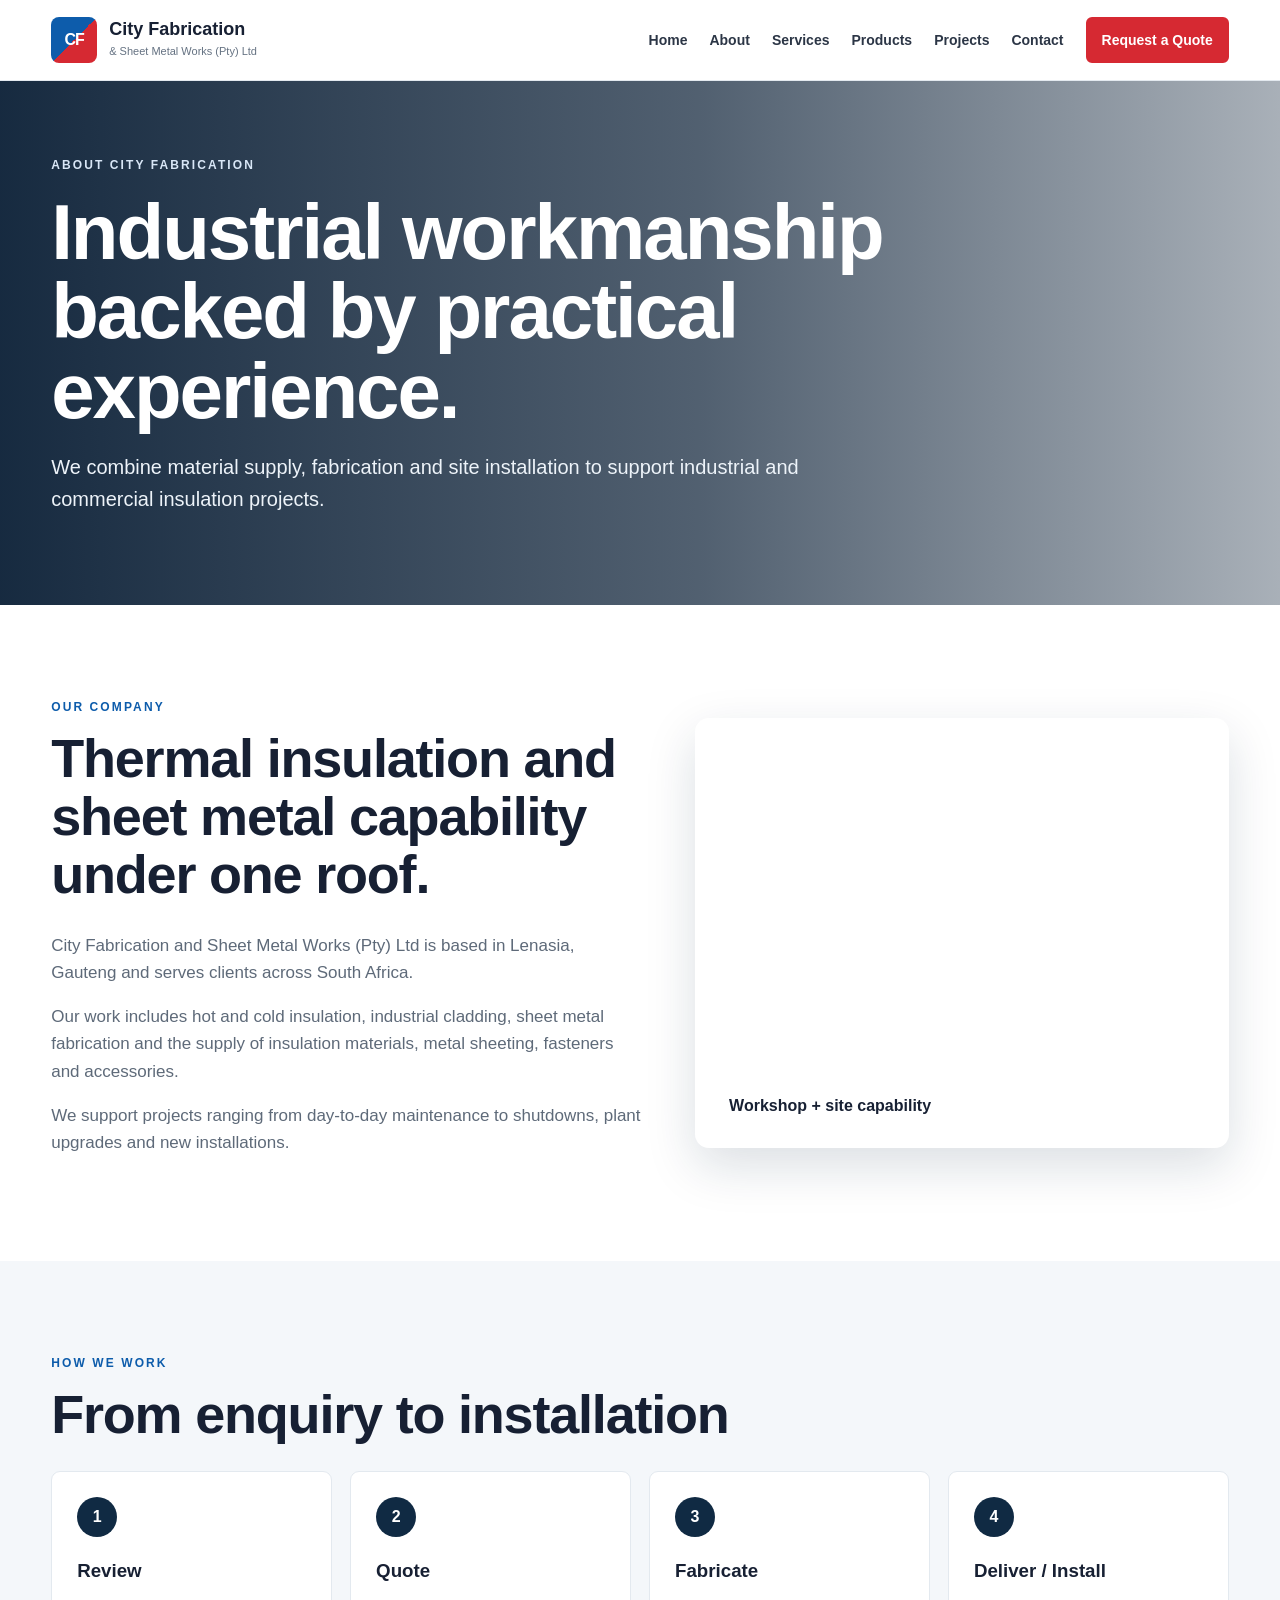
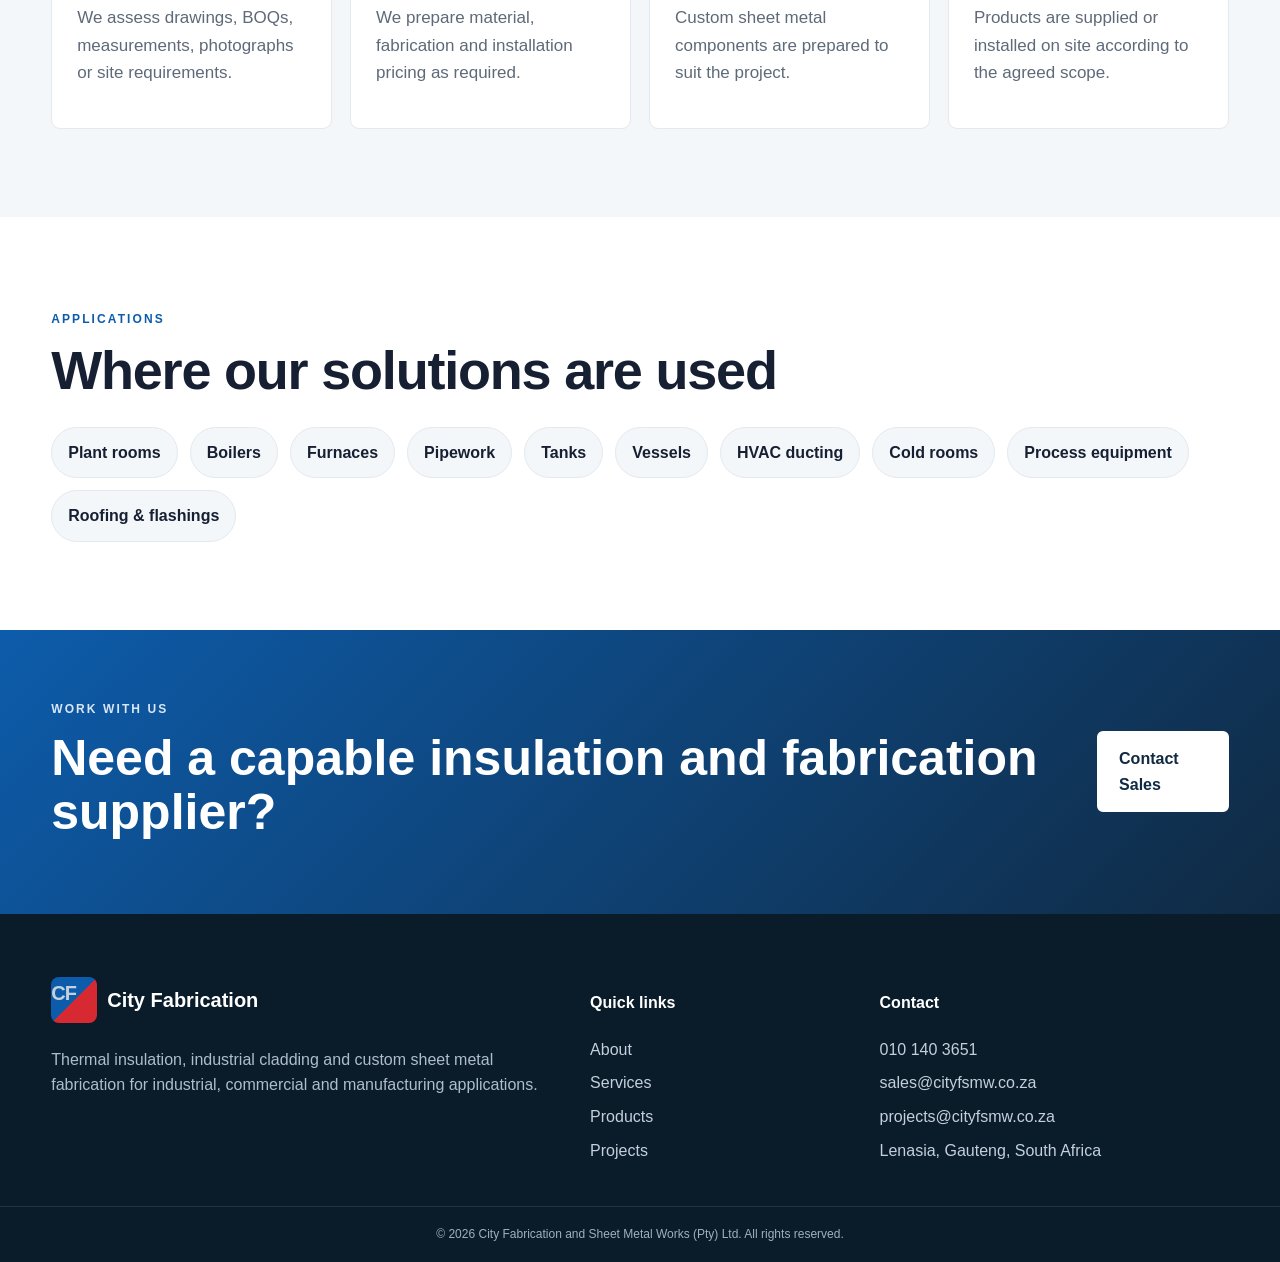
==== about.html @ e6c09bcf "Add files via upload" ====
<!doctype html>
<html lang="en">
<head>
  <meta charset="utf-8">
  <meta name="viewport" content="width=device-width, initial-scale=1">
  <title>About | City Fabrication and Sheet Metal Works</title>
  <meta name="description" content="About City Fabrication and Sheet Metal Works (Pty) Ltd.">
  <link rel="stylesheet" href="style.css">
</head>
<body class="about-page">

<header class="site-header">
  <div class="container nav-wrap">
    <a class="brand" href="index.html" aria-label="City Fabrication home">
      <span class="brand-mark">CF</span>
      <span class="brand-text"><strong>City Fabrication</strong><small>&amp; Sheet Metal Works (Pty) Ltd</small></span>
    </a>
    <button class="menu-btn" aria-label="Open navigation" aria-expanded="false">☰</button>
    <nav class="main-nav">
      <a href="index.html">Home</a>
      <a href="about.html">About</a>
      <a href="services.html">Services</a>
      <a href="products.html">Products</a>
      <a href="projects.html">Projects</a>
      <a href="contact.html">Contact</a>
      <a class="btn btn-small" href="mailto:sales@cityfsmw.co.za?subject=Request%20for%20Quotation">Request a Quote</a>
    </nav>
  </div>
</header>

<main>

<section class="page-hero hero-about"><div class="hero-shade"></div><div class="container hero-content"><span class="eyebrow">About City Fabrication</span><h1>Industrial workmanship backed by practical experience.</h1><p>We combine material supply, fabrication and site installation to support industrial and commercial insulation projects.</p></div></section>
<section class="section"><div class="container intro-grid"><div><span class="eyebrow dark">Our company</span><h2>Thermal insulation and sheet metal capability under one roof.</h2><p>City Fabrication and Sheet Metal Works (Pty) Ltd is based in Lenasia, Gauteng and serves clients across South Africa.</p><p>Our work includes hot and cold insulation, industrial cladding, sheet metal fabrication and the supply of insulation materials, metal sheeting, fasteners and accessories.</p><p>We support projects ranging from day-to-day maintenance to shutdowns, plant upgrades and new installations.</p></div><div class="image-panel image-workshop"><span>Workshop + site capability</span></div></div></section>
<section class="section section-alt"><div class="container"><span class="eyebrow dark">How we work</span><h2>From enquiry to installation</h2><div class="timeline"><article><b>1</b><h3>Review</h3><p>We assess drawings, BOQs, measurements, photographs or site requirements.</p></article><article><b>2</b><h3>Quote</h3><p>We prepare material, fabrication and installation pricing as required.</p></article><article><b>3</b><h3>Fabricate</h3><p>Custom sheet metal components are prepared to suit the project.</p></article><article><b>4</b><h3>Deliver / Install</h3><p>Products are supplied or installed on site according to the agreed scope.</p></article></div></div></section>
<section class="section"><div class="container"><span class="eyebrow dark">Applications</span><h2>Where our solutions are used</h2><div class="tag-cloud"><span>Plant rooms</span><span>Boilers</span><span>Furnaces</span><span>Pipework</span><span>Tanks</span><span>Vessels</span><span>HVAC ducting</span><span>Cold rooms</span><span>Process equipment</span><span>Roofing &amp; flashings</span></div></div></section>
<section class="cta"><div class="container cta-grid"><div><span class="eyebrow">Work with us</span><h2>Need a capable insulation and fabrication supplier?</h2></div><a class="btn btn-light" href="mailto:sales@cityfsmw.co.za?subject=Company%20Enquiry">Contact Sales</a></div></section>

</main>

<footer class="site-footer">
  <div class="container footer-grid">
    <div>
      <div class="footer-brand"><span class="brand-mark">CF</span><strong>City Fabrication</strong></div>
      <p>Thermal insulation, industrial cladding and custom sheet metal fabrication for industrial, commercial and manufacturing applications.</p>
    </div>
    <div>
      <h4>Quick links</h4>
      <a href="about.html">About</a><a href="services.html">Services</a><a href="products.html">Products</a><a href="projects.html">Projects</a>
    </div>
    <div>
      <h4>Contact</h4>
      <a href="tel:+27101403651">010 140 3651</a>
      <a href="mailto:sales@cityfsmw.co.za">sales@cityfsmw.co.za</a>
      <a href="mailto:projects@cityfsmw.co.za">projects@cityfsmw.co.za</a>
      <span>Lenasia, Gauteng, South Africa</span>
    </div>
  </div>
  <div class="footer-bottom">© <span id="year"></span> City Fabrication and Sheet Metal Works (Pty) Ltd. All rights reserved.</div>
</footer>
<script src="script.js"></script>

</body>
</html>
---- style.css ----
:root{--navy:#102a43;--blue:#0d5cab;--red:#d62932;--ink:#172033;--muted:#5e6a79;--line:#e3e9ef;--light:#f4f7fa;--white:#fff}
*{box-sizing:border-box}html{scroll-behavior:smooth}body{margin:0;font-family:Arial,Helvetica,sans-serif;color:var(--ink);background:#fff;line-height:1.6}.container{width:min(1180px,92%);margin:auto}a{color:inherit}
.site-header{position:sticky;top:0;z-index:100;background:rgba(255,255,255,.97);border-bottom:1px solid var(--line);backdrop-filter:blur(10px)}.nav-wrap{min-height:80px;display:flex;align-items:center;justify-content:space-between;gap:18px}.brand{display:flex;align-items:center;gap:12px;text-decoration:none}.brand-mark{display:grid;place-items:center;width:46px;height:46px;border-radius:8px;background:linear-gradient(135deg,var(--blue) 0 50%,var(--red) 50% 100%);color:#fff;font-weight:900;letter-spacing:-1px}.brand-text strong,.brand-text small{display:block}.brand-text strong{font-size:18px;line-height:1.1}.brand-text small{font-size:11px;color:#657282;margin-top:3px}.main-nav{display:flex;align-items:center;gap:22px}.main-nav>a{font-weight:800;font-size:14px;text-decoration:none;color:#2c3646}.menu-btn{display:none;border:0;background:transparent;font-size:28px}
.btn{display:inline-flex!important;align-items:center;justify-content:center;padding:13px 20px;border-radius:6px;background:var(--red)!important;border:2px solid var(--red);color:#fff!important;text-decoration:none;font-weight:900;transition:.2s}.btn:hover{transform:translateY(-1px);filter:brightness(.96)}.btn-small{padding:10px 14px}.btn-outline{background:transparent!important;border-color:#fff}.btn-dark{background:var(--navy)!important;border-color:var(--navy)}.btn-light{background:#fff!important;border-color:#fff;color:var(--navy)!important}
.hero,.page-hero{position:relative;color:#fff;background-size:cover;background-position:center;display:flex;align-items:center}.hero{min-height:640px}.page-hero{min-height:470px}.hero-home{background-image:url("https://images.unsplash.com/photo-1504917595217-d4dc5ebe6122?auto=format&fit=crop&w=1800&q=85")}.hero-about{background-image:url("https://images.unsplash.com/photo-1581092160562-40aa08e78837?auto=format&fit=crop&w=1800&q=85")}.hero-services{background-image:url("https://images.unsplash.com/photo-1581094794329-c8112a89af12?auto=format&fit=crop&w=1800&q=85")}.hero-products{background-image:url("https://images.unsplash.com/photo-1586864387967-d02ef85d93e8?auto=format&fit=crop&w=1800&q=85")}.hero-projects{background-image:url("https://images.unsplash.com/photo-1504917595217-d4dc5ebe6122?auto=format&fit=crop&w=1800&q=85")}.hero-contact{background-image:url("https://images.unsplash.com/photo-1497366754035-f200968a6e72?auto=format&fit=crop&w=1800&q=85")}.hero-shade{position:absolute;inset:0;background:linear-gradient(90deg,rgba(8,29,52,.94),rgba(8,29,52,.7) 55%,rgba(8,29,52,.35))}.hero-content{position:relative;z-index:2;padding:70px 0}.eyebrow{text-transform:uppercase;letter-spacing:2.1px;font-size:12px;font-weight:900;color:#d9e7f7}.eyebrow.dark{color:var(--blue)}.hero h1,.page-hero h1{font-size:clamp(44px,7vw,78px);line-height:1.02;letter-spacing:-2px;max-width:880px;margin:16px 0 20px}.hero h1 span{color:#f2b8bc}.hero p,.page-hero p{max-width:750px;font-size:20px;color:#edf3f9}.hero-actions{display:flex;flex-wrap:wrap;gap:14px;margin-top:30px}
.service-strip{background:var(--navy);color:#fff}.strip-grid{display:grid;grid-template-columns:repeat(4,1fr)}.strip-grid div{padding:26px 22px;border-right:1px solid rgba(255,255,255,.14)}.strip-grid strong,.strip-grid span{display:block}.strip-grid strong{font-size:18px}.strip-grid span{font-size:12px;color:#bed0e3}
.section{padding:88px 0}.section-alt{background:var(--light)}.section h2{font-size:clamp(34px,4.4vw,54px);line-height:1.08;letter-spacing:-1.2px;margin:10px 0 28px}.lead{font-size:20px;color:var(--muted);max-width:800px}.intro-grid,.service-detail,.contact-layout{display:grid;grid-template-columns:1.05fr .95fr;gap:54px;align-items:center}.section p{color:var(--muted);font-size:17px}.image-panel,.detail-photo{min-height:430px;border-radius:14px;background-size:cover;background-position:center;box-shadow:0 18px 50px rgba(16,42,67,.15);position:relative;overflow:hidden}.image-panel span{position:absolute;left:20px;bottom:20px;background:#fff;padding:10px 14px;border-radius:6px;font-weight:900}.image-plant{background-image:url("https://images.unsplash.com/photo-1581092160562-40aa08e78837?auto=format&fit=crop&w=1200&q=85")}.image-workshop{background-image:url("https://images.unsplash.com/photo-1581094794329-c8112a89af12?auto=format&fit=crop&w=1200&q=85")}
.card-grid{display:grid;gap:22px}.card-grid.three{grid-template-columns:repeat(3,1fr)}.card-grid.four{grid-template-columns:repeat(4,1fr)}.feature-card,.compact article,.product-catalog article,.project-card{background:#fff;border:1px solid var(--line);border-radius:10px;overflow:hidden;box-shadow:0 8px 28px rgba(16,42,67,.06)}.card-photo,.project-photo{height:220px;background-size:cover;background-position:center}.card-pad{padding:23px}.card-pad h3,.compact h3,.product-catalog h3{margin:0 0 10px}.card-pad a{font-weight:900;color:var(--blue);text-decoration:none}.photo-insulation{background-image:url("https://images.unsplash.com/photo-1513828583688-c52646db42da?auto=format&fit=crop&w=1200&q=85")}.photo-cladding{background-image:url("https://images.unsplash.com/photo-1486406146926-c627a92ad1ab?auto=format&fit=crop&w=1200&q=85")}.photo-fabrication{background-image:url("https://images.unsplash.com/photo-1565439396-9e88a1b126a1?auto=format&fit=crop&w=1200&q=85")}.section-heading{display:flex;justify-content:space-between;align-items:end;gap:30px;margin-bottom:30px}.mini-product-grid,.product-catalog{display:grid;grid-template-columns:repeat(3,1fr);gap:18px}.mini-product-grid a,.product-catalog article{padding:24px;text-decoration:none;border:1px solid var(--line);border-radius:9px;background:#fff}.mini-product-grid b,.mini-product-grid span{display:block}.mini-product-grid b{font-size:18px;color:var(--navy)}.mini-product-grid span{font-size:14px;color:var(--muted);margin-top:5px}.industries{background:var(--navy);color:#fff}.industries h2{color:#fff}.industry-grid{display:grid;grid-template-columns:repeat(4,1fr);gap:12px}.industry-grid span{padding:18px;border:1px solid rgba(255,255,255,.2);border-radius:8px;background:rgba(255,255,255,.05);font-weight:800}.compact article{padding:24px}.compact article>b{font-size:32px;color:var(--red)}.cta{background:linear-gradient(135deg,var(--blue),var(--navy));color:#fff;padding:65px 0}.cta h2{font-size:clamp(32px,4vw,50px);line-height:1.08;margin:10px 0}.cta-grid{display:flex;justify-content:space-between;align-items:center;gap:30px}.cta-actions{display:flex;gap:12px;flex-wrap:wrap}
.timeline{display:grid;grid-template-columns:repeat(4,1fr);gap:18px}.timeline article{padding:25px;background:#fff;border:1px solid var(--line);border-radius:9px}.timeline b{display:grid;place-items:center;width:40px;height:40px;border-radius:50%;background:var(--navy);color:#fff}.tag-cloud{display:flex;flex-wrap:wrap;gap:12px}.tag-cloud span{padding:12px 16px;border-radius:999px;background:var(--light);border:1px solid var(--line);font-weight:800}.service-detail.reverse>div:first-child{order:2}.service-detail.reverse>.detail-photo{order:1}.check-list{padding:0;list-style:none;columns:2;gap:20px}.check-list li{margin:8px 0;padding-left:24px;position:relative}.check-list li:before{content:"✓";position:absolute;left:0;color:var(--red);font-weight:900}.product-catalog{grid-template-columns:repeat(4,1fr)}.center-action{text-align:center;margin-top:34px}.project-grid{display:grid;grid-template-columns:repeat(3,1fr);gap:22px}.project-card span{font-size:12px;text-transform:uppercase;letter-spacing:1.5px;color:var(--blue);font-weight:900}.p1{background-image:url("https://images.unsplash.com/photo-1513828583688-c52646db42da?auto=format&fit=crop&w=1000&q=85")}.p2{background-image:url("https://images.unsplash.com/photo-1504917595217-d4dc5ebe6122?auto=format&fit=crop&w=1000&q=85")}.p3{background-image:url("https://images.unsplash.com/photo-1565439396-9e88a1b126a1?auto=format&fit=crop&w=1000&q=85")}.p4{background-image:url("https://images.unsplash.com/photo-1504328345606-18bbc8c9d7d1?auto=format&fit=crop&w=1000&q=85")}.p5{background-image:url("https://images.unsplash.com/photo-1581092918056-0c4c3acd3789?auto=format&fit=crop&w=1000&q=85")}.p6{background-image:url("https://images.unsplash.com/photo-1586864387967-d02ef85d93e8?auto=format&fit=crop&w=1000&q=85")}
.contact-layout{align-items:start}.contact-boxes{display:grid;gap:12px;margin-top:28px}.contact-boxes>a,.contact-boxes>div{display:flex;justify-content:space-between;gap:20px;padding:18px;border:1px solid var(--line);border-radius:8px;text-decoration:none}.contact-boxes span{color:var(--muted)}.contact-form{background:var(--light);padding:30px;border-radius:12px;border:1px solid var(--line)}.contact-form h3{font-size:28px;margin-top:0}.contact-form label{display:grid;gap:6px;margin:14px 0;font-weight:800}.contact-form input,.contact-form select,.contact-form textarea{width:100%;padding:12px 13px;border:1px solid #cfd7df;border-radius:6px;font:inherit;background:#fff}.form-note{font-size:12px!important}
.site-footer{background:#0a1b2a;color:#dce5ed;padding-top:55px}.footer-grid{display:grid;grid-template-columns:2fr 1fr 1.4fr;gap:40px;padding-bottom:35px}.footer-grid h4{color:#fff}.footer-grid a,.footer-grid span{display:block;text-decoration:none;color:#c4d0db;margin:8px 0}.footer-brand{display:flex;align-items:center;gap:10px;color:#fff;font-size:20px}.footer-grid p{max-width:500px;color:#aebdca}.footer-bottom{text-align:center;border-top:1px solid rgba(255,255,255,.1);padding:18px;font-size:12px;color:#9fb0be}
@media(max-width:900px){.menu-btn{display:block}.main-nav{display:none;position:absolute;top:80px;left:0;right:0;background:#fff;padding:20px 4%;flex-direction:column;align-items:stretch;border-bottom:1px solid var(--line)}body.menu-open .main-nav{display:flex}.strip-grid{grid-template-columns:repeat(2,1fr)}.intro-grid,.service-detail,.contact-layout{grid-template-columns:1fr}.service-detail.reverse>div:first-child,.service-detail.reverse>.detail-photo{order:initial}.card-grid.three,.project-grid{grid-template-columns:1fr 1fr}.card-grid.four,.timeline,.product-catalog{grid-template-columns:1fr 1fr}.mini-product-grid,.industry-grid{grid-template-columns:1fr 1fr}.cta-grid{display:block}.cta-actions{margin-top:24px}.section-heading{display:block}.section-heading .btn{margin-top:10px}}
@media(max-width:600px){.brand-text small{display:none}.hero{min-height:590px}.page-hero{min-height:400px}.hero h1,.page-hero h1{font-size:44px}.hero p,.page-hero p{font-size:17px}.section{padding:64px 0}.strip-grid,.card-grid.three,.card-grid.four,.timeline,.product-catalog,.project-grid,.mini-product-grid,.industry-grid,.footer-grid{grid-template-columns:1fr}.strip-grid div{border-right:0;border-bottom:1px solid rgba(255,255,255,.12)}.check-list{columns:1}.image-panel,.detail-photo{min-height:300px}.contact-boxes>a,.contact-boxes>div{display:block}.footer-grid{gap:18px}}
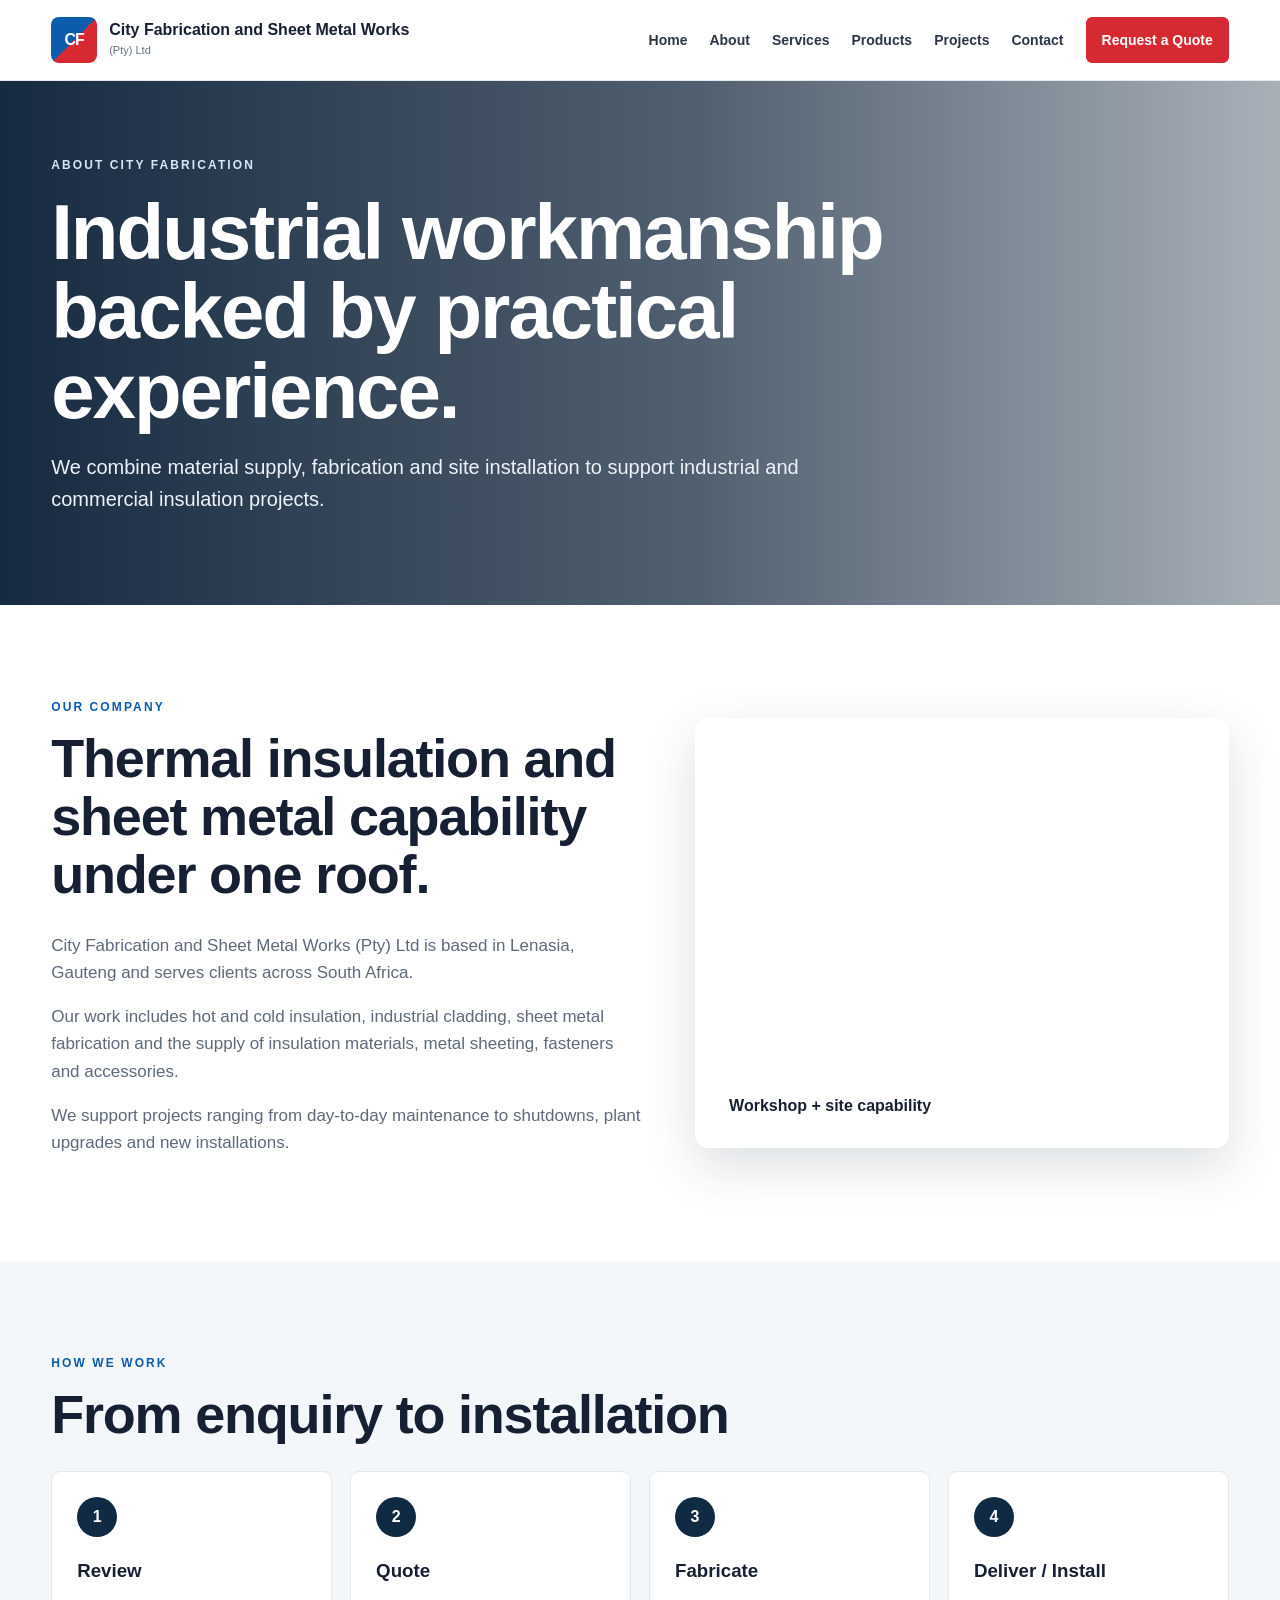
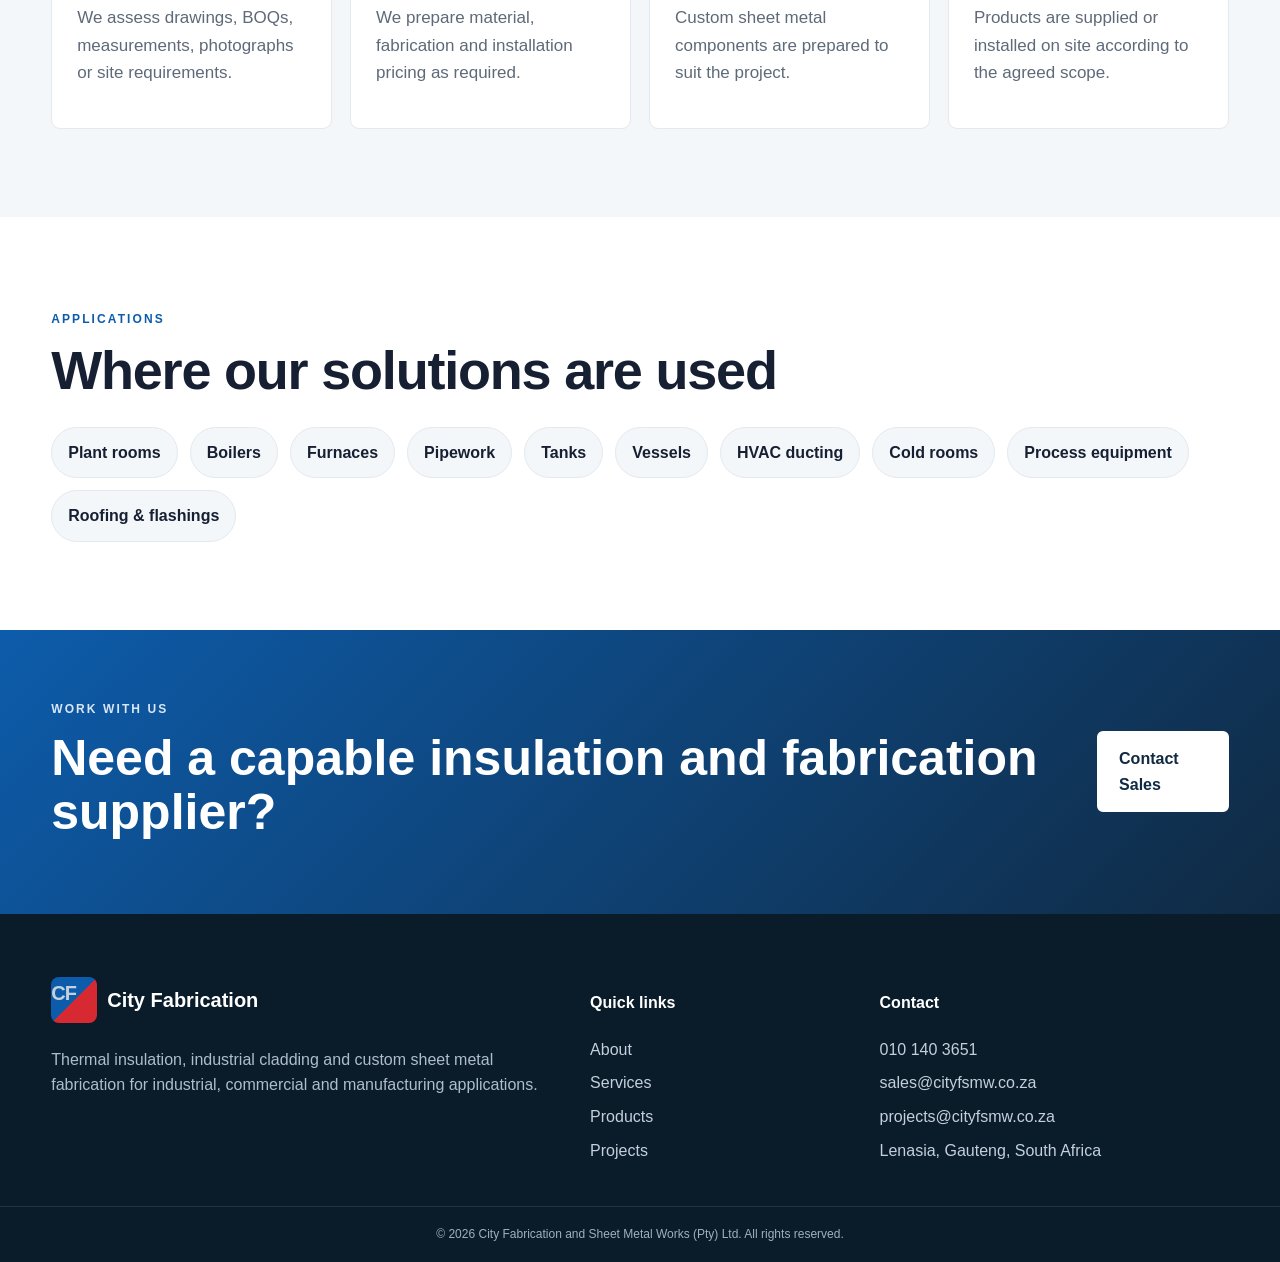
==== commit 2c0a55c4: "Add files via upload" ====
--- a/about.html
+++ b/about.html
@@ -13,7 +13,7 @@
   <div class="container nav-wrap">
     <a class="brand" href="index.html" aria-label="City Fabrication home">
       <span class="brand-mark">CF</span>
-      <span class="brand-text"><strong>City Fabrication</strong><small>&amp; Sheet Metal Works (Pty) Ltd</small></span>
+      <span class="brand-text"><strong>City Fabrication and Sheet Metal Works</strong><small>(Pty) Ltd</small></span>
     </a>
     <button class="menu-btn" aria-label="Open navigation" aria-expanded="false">☰</button>
     <nav class="main-nav">
--- a/style.css
+++ b/style.css
@@ -1,7 +1,7 @@
 
 :root{--navy:#102a43;--blue:#0d5cab;--red:#d62932;--ink:#172033;--muted:#5e6a79;--line:#e3e9ef;--light:#f4f7fa;--white:#fff}
 *{box-sizing:border-box}html{scroll-behavior:smooth}body{margin:0;font-family:Arial,Helvetica,sans-serif;color:var(--ink);background:#fff;line-height:1.6}.container{width:min(1180px,92%);margin:auto}a{color:inherit}
-.site-header{position:sticky;top:0;z-index:100;background:rgba(255,255,255,.97);border-bottom:1px solid var(--line);backdrop-filter:blur(10px)}.nav-wrap{min-height:80px;display:flex;align-items:center;justify-content:space-between;gap:18px}.brand{display:flex;align-items:center;gap:12px;text-decoration:none}.brand-mark{display:grid;place-items:center;width:46px;height:46px;border-radius:8px;background:linear-gradient(135deg,var(--blue) 0 50%,var(--red) 50% 100%);color:#fff;font-weight:900;letter-spacing:-1px}.brand-text strong,.brand-text small{display:block}.brand-text strong{font-size:18px;line-height:1.1}.brand-text small{font-size:11px;color:#657282;margin-top:3px}.main-nav{display:flex;align-items:center;gap:22px}.main-nav>a{font-weight:800;font-size:14px;text-decoration:none;color:#2c3646}.menu-btn{display:none;border:0;background:transparent;font-size:28px}
+.site-header{position:sticky;top:0;z-index:100;background:rgba(255,255,255,.97);border-bottom:1px solid var(--line);backdrop-filter:blur(10px)}.nav-wrap{min-height:80px;display:flex;align-items:center;justify-content:space-between;gap:18px}.brand{display:flex;align-items:center;gap:12px;text-decoration:none}.brand-mark{display:grid;place-items:center;width:46px;height:46px;border-radius:8px;background:linear-gradient(135deg,var(--blue) 0 50%,var(--red) 50% 100%);color:#fff;font-weight:900;letter-spacing:-1px}.brand-text strong,.brand-text small{display:block}.brand-text strong{font-size:16px;line-height:1.15;max-width:330px}.brand-text small{font-size:11px;color:#657282;margin-top:3px}.main-nav{display:flex;align-items:center;gap:22px}.main-nav>a{font-weight:800;font-size:14px;text-decoration:none;color:#2c3646}.menu-btn{display:none;border:0;background:transparent;font-size:28px}
 .btn{display:inline-flex!important;align-items:center;justify-content:center;padding:13px 20px;border-radius:6px;background:var(--red)!important;border:2px solid var(--red);color:#fff!important;text-decoration:none;font-weight:900;transition:.2s}.btn:hover{transform:translateY(-1px);filter:brightness(.96)}.btn-small{padding:10px 14px}.btn-outline{background:transparent!important;border-color:#fff}.btn-dark{background:var(--navy)!important;border-color:var(--navy)}.btn-light{background:#fff!important;border-color:#fff;color:var(--navy)!important}
 .hero,.page-hero{position:relative;color:#fff;background-size:cover;background-position:center;display:flex;align-items:center}.hero{min-height:640px}.page-hero{min-height:470px}.hero-home{background-image:url("https://images.unsplash.com/photo-1504917595217-d4dc5ebe6122?auto=format&fit=crop&w=1800&q=85")}.hero-about{background-image:url("https://images.unsplash.com/photo-1581092160562-40aa08e78837?auto=format&fit=crop&w=1800&q=85")}.hero-services{background-image:url("https://images.unsplash.com/photo-1581094794329-c8112a89af12?auto=format&fit=crop&w=1800&q=85")}.hero-products{background-image:url("https://images.unsplash.com/photo-1586864387967-d02ef85d93e8?auto=format&fit=crop&w=1800&q=85")}.hero-projects{background-image:url("https://images.unsplash.com/photo-1504917595217-d4dc5ebe6122?auto=format&fit=crop&w=1800&q=85")}.hero-contact{background-image:url("https://images.unsplash.com/photo-1497366754035-f200968a6e72?auto=format&fit=crop&w=1800&q=85")}.hero-shade{position:absolute;inset:0;background:linear-gradient(90deg,rgba(8,29,52,.94),rgba(8,29,52,.7) 55%,rgba(8,29,52,.35))}.hero-content{position:relative;z-index:2;padding:70px 0}.eyebrow{text-transform:uppercase;letter-spacing:2.1px;font-size:12px;font-weight:900;color:#d9e7f7}.eyebrow.dark{color:var(--blue)}.hero h1,.page-hero h1{font-size:clamp(44px,7vw,78px);line-height:1.02;letter-spacing:-2px;max-width:880px;margin:16px 0 20px}.hero h1 span{color:#f2b8bc}.hero p,.page-hero p{max-width:750px;font-size:20px;color:#edf3f9}.hero-actions{display:flex;flex-wrap:wrap;gap:14px;margin-top:30px}
 .service-strip{background:var(--navy);color:#fff}.strip-grid{display:grid;grid-template-columns:repeat(4,1fr)}.strip-grid div{padding:26px 22px;border-right:1px solid rgba(255,255,255,.14)}.strip-grid strong,.strip-grid span{display:block}.strip-grid strong{font-size:18px}.strip-grid span{font-size:12px;color:#bed0e3}
@@ -11,4 +11,4 @@
 .contact-layout{align-items:start}.contact-boxes{display:grid;gap:12px;margin-top:28px}.contact-boxes>a,.contact-boxes>div{display:flex;justify-content:space-between;gap:20px;padding:18px;border:1px solid var(--line);border-radius:8px;text-decoration:none}.contact-boxes span{color:var(--muted)}.contact-form{background:var(--light);padding:30px;border-radius:12px;border:1px solid var(--line)}.contact-form h3{font-size:28px;margin-top:0}.contact-form label{display:grid;gap:6px;margin:14px 0;font-weight:800}.contact-form input,.contact-form select,.contact-form textarea{width:100%;padding:12px 13px;border:1px solid #cfd7df;border-radius:6px;font:inherit;background:#fff}.form-note{font-size:12px!important}
 .site-footer{background:#0a1b2a;color:#dce5ed;padding-top:55px}.footer-grid{display:grid;grid-template-columns:2fr 1fr 1.4fr;gap:40px;padding-bottom:35px}.footer-grid h4{color:#fff}.footer-grid a,.footer-grid span{display:block;text-decoration:none;color:#c4d0db;margin:8px 0}.footer-brand{display:flex;align-items:center;gap:10px;color:#fff;font-size:20px}.footer-grid p{max-width:500px;color:#aebdca}.footer-bottom{text-align:center;border-top:1px solid rgba(255,255,255,.1);padding:18px;font-size:12px;color:#9fb0be}
 @media(max-width:900px){.menu-btn{display:block}.main-nav{display:none;position:absolute;top:80px;left:0;right:0;background:#fff;padding:20px 4%;flex-direction:column;align-items:stretch;border-bottom:1px solid var(--line)}body.menu-open .main-nav{display:flex}.strip-grid{grid-template-columns:repeat(2,1fr)}.intro-grid,.service-detail,.contact-layout{grid-template-columns:1fr}.service-detail.reverse>div:first-child,.service-detail.reverse>.detail-photo{order:initial}.card-grid.three,.project-grid{grid-template-columns:1fr 1fr}.card-grid.four,.timeline,.product-catalog{grid-template-columns:1fr 1fr}.mini-product-grid,.industry-grid{grid-template-columns:1fr 1fr}.cta-grid{display:block}.cta-actions{margin-top:24px}.section-heading{display:block}.section-heading .btn{margin-top:10px}}
-@media(max-width:600px){.brand-text small{display:none}.hero{min-height:590px}.page-hero{min-height:400px}.hero h1,.page-hero h1{font-size:44px}.hero p,.page-hero p{font-size:17px}.section{padding:64px 0}.strip-grid,.card-grid.three,.card-grid.four,.timeline,.product-catalog,.project-grid,.mini-product-grid,.industry-grid,.footer-grid{grid-template-columns:1fr}.strip-grid div{border-right:0;border-bottom:1px solid rgba(255,255,255,.12)}.check-list{columns:1}.image-panel,.detail-photo{min-height:300px}.contact-boxes>a,.contact-boxes>div{display:block}.footer-grid{gap:18px}}
+@media(max-width:600px){.brand-text strong{font-size:13px;max-width:210px}.brand-text small{font-size:10px}.hero{min-height:590px}.page-hero{min-height:400px}.hero h1,.page-hero h1{font-size:44px}.hero p,.page-hero p{font-size:17px}.section{padding:64px 0}.strip-grid,.card-grid.three,.card-grid.four,.timeline,.product-catalog,.project-grid,.mini-product-grid,.industry-grid,.footer-grid{grid-template-columns:1fr}.strip-grid div{border-right:0;border-bottom:1px solid rgba(255,255,255,.12)}.check-list{columns:1}.image-panel,.detail-photo{min-height:300px}.contact-boxes>a,.contact-boxes>div{display:block}.footer-grid{gap:18px}}
